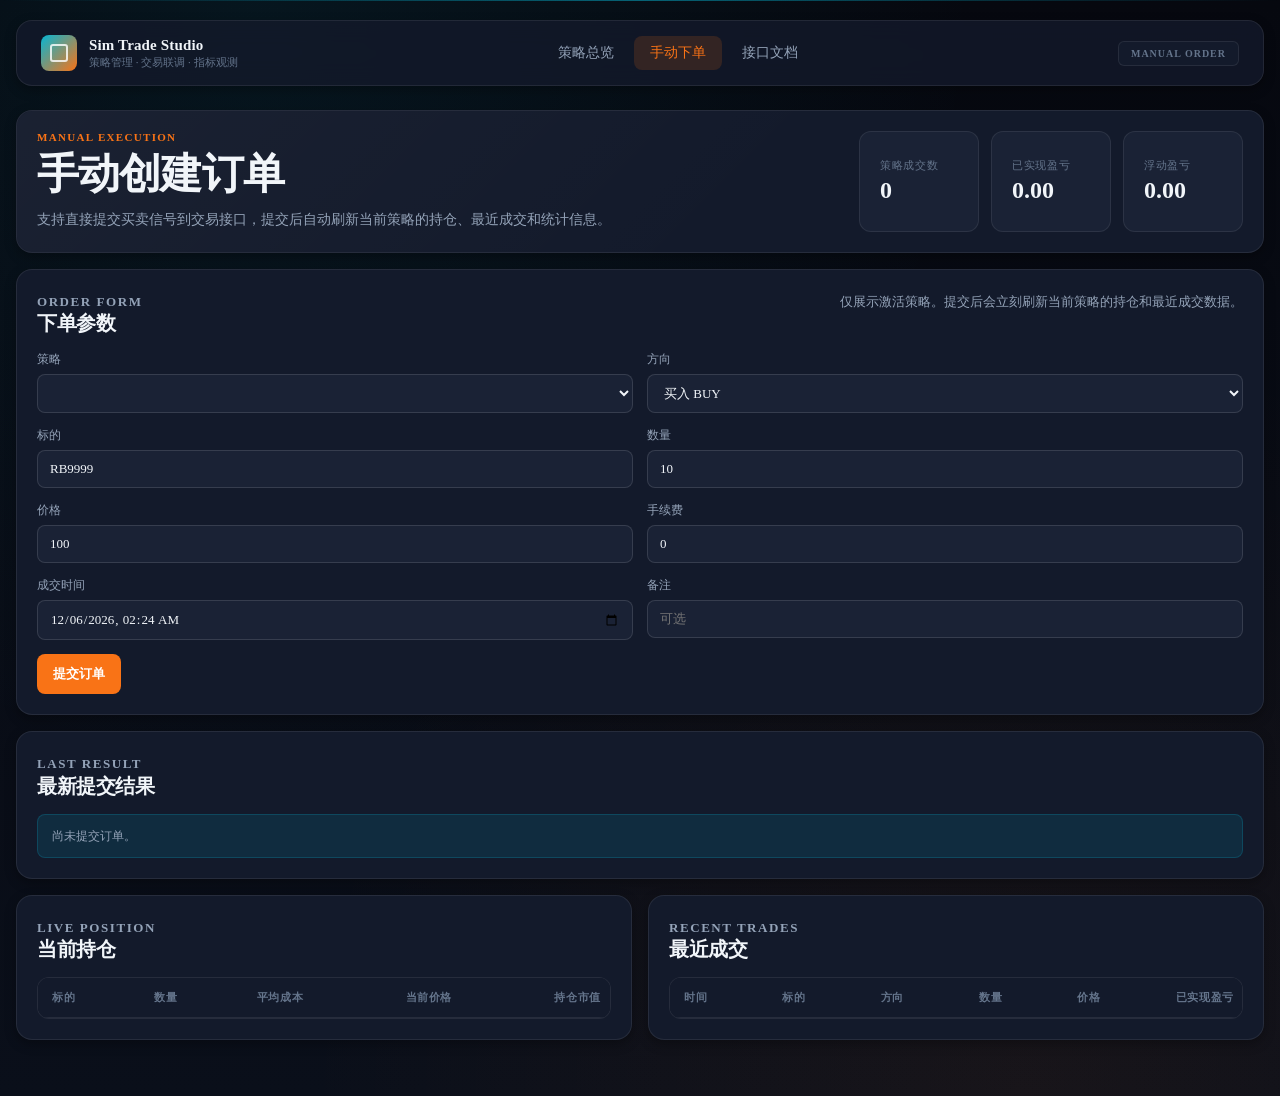
==== templates/manual_order.html @ 428a9e39 "``` refactor(app): convert to report-focused system and remove evaluation features BREAKING CHANGE: " ====
<!DOCTYPE html>
<html lang="zh-CN">
<head>
  <meta charset="UTF-8">
  <meta name="viewport" content="width=device-width, initial-scale=1.0">
  <title>手动下单</title>
  <link rel="stylesheet" href="/static/styles.css">
  <link rel="icon" href="data:,">
</head>
<body class="page-index">
  <div class="page-shell">
    <nav class="site-bar">
      <a class="brand" href="/">
        <span class="brand-mark"></span>
        <span class="brand-copy">
          <strong>Sim Trade Studio</strong>
          <span>策略管理 · 交易联调 · 指标观测</span>
        </span>
      </a>
      <div class="site-nav">
        <a href="/">策略总览</a>
        <a class="active" href="/manual-order">手动下单</a>
        <a href="/docs" target="_blank" rel="noreferrer">接口文档</a>
      </div>
      <span class="site-tag">MANUAL ORDER</span>
    </nav>

    <header class="hero hero-home">
      <div class="hero-main">
        <p class="eyebrow">Manual Execution</p>
        <h1>手动创建订单</h1>
        <p class="hero-copy">支持直接提交买卖信号到交易接口，提交后自动刷新当前策略的持仓、最近成交和统计信息。</p>
      </div>
      <div class="hero-stats">
        <div class="stat-card">
          <span>策略成交数</span>
          <strong id="manualTotalTrades">0</strong>
        </div>
        <div class="stat-card">
          <span>已实现盈亏</span>
          <strong id="manualRealizedPnl">0.00</strong>
        </div>
        <div class="stat-card">
          <span>浮动盈亏</span>
          <strong id="manualUnrealizedPnl">0.00</strong>
        </div>
      </div>
    </header>

    <section class="panel">
      <div class="panel-heading">
        <div>
          <p class="section-tag">Order Form</p>
          <h2>下单参数</h2>
        </div>
        <p>仅展示激活策略。提交后会立刻刷新当前策略的持仓和最近成交数据。</p>
      </div>
      <form id="manualOrderForm" class="strategy-form">
        <label>
          <span>策略</span>
          <select id="strategySelect" name="strategy_id" required></select>
        </label>
        <label>
          <span>方向</span>
          <select id="directionSelect" name="direction" required>
            <option value="BUY">买入 BUY</option>
            <option value="SELL">卖出 SELL</option>
          </select>
        </label>
        <label>
          <span>标的</span>
          <input id="symbolInput" name="symbol" value="RB9999" autocomplete="off" required>
        </label>
        <label>
          <span>数量</span>
          <input id="quantityInput" name="quantity" type="number" min="0.000001" step="0.000001" value="10" required>
        </label>
        <label>
          <span>价格</span>
          <input id="priceInput" name="price" type="number" min="0.000001" step="0.000001" value="100" required>
        </label>
        <label>
          <span>手续费</span>
          <input id="commissionInput" name="commission" type="number" min="0" step="0.0001" value="0">
        </label>
        <label>
          <span>成交时间</span>
          <input id="tradeTimeInput" name="trade_time" type="datetime-local">
        </label>
        <label>
          <span>备注</span>
          <input id="remarkInput" name="remark" placeholder="可选" autocomplete="off">
        </label>
        <div class="button-row full-row">
          <button type="submit">提交订单</button>
        </div>
      </form>
    </section>

    <section class="panel">
      <div class="panel-heading">
        <div>
          <p class="section-tag">Last Result</p>
          <h2>最新提交结果</h2>
        </div>
      </div>
      <div id="orderResult" class="form-hint">尚未提交订单。</div>
    </section>

    <div class="split-grid">
      <section class="panel">
        <div class="panel-heading">
          <div>
            <p class="section-tag">Live Position</p>
            <h2>当前持仓</h2>
          </div>
        </div>
        <div class="table-wrap">
          <table>
            <thead>
              <tr>
                <th>标的</th>
                <th>数量</th>
                <th>平均成本</th>
                <th>当前价格</th>
                <th>持仓市值</th>
                <th>浮动盈亏</th>
              </tr>
            </thead>
            <tbody id="manualPositionsBody"></tbody>
          </table>
        </div>
      </section>

      <section class="panel">
        <div class="panel-heading">
          <div>
            <p class="section-tag">Recent Trades</p>
            <h2>最近成交</h2>
          </div>
        </div>
        <div class="table-wrap">
          <table>
            <thead>
              <tr>
                <th>时间</th>
                <th>标的</th>
                <th>方向</th>
                <th>数量</th>
                <th>价格</th>
                <th>已实现盈亏</th>
                <th>执行状态</th>
              </tr>
            </thead>
            <tbody id="manualTradesBody"></tbody>
          </table>
        </div>
      </section>
    </div>
  </div>
  <script src="/static/manual_order.js"></script>
</body>
</html>
---- static/styles.css ----
﻿:root {
  --bg-deep: #06080f;
  --bg: #0a0f1a;
  --surface: #131a2b;
  --surface-hover: #1a2235;
  --surface-active: #1e2740;
  --surface-border: rgba(255, 255, 255, 0.08);
  --surface-border-light: rgba(255, 255, 255, 0.12);
  --text: #f1f5f9;
  --text-secondary: #94a3b8;
  --text-muted: #64748b;
  --accent: #f97316;
  --accent-hover: #fb923c;
  --accent-soft: rgba(249, 115, 22, 0.15);
  --cyan: #06b6d4;
  --cyan-soft: rgba(6, 182, 212, 0.12);
  --green: #10b981;
  --green-soft: rgba(16, 185, 129, 0.15);
  --red: #ef4444;
  --red-soft: rgba(239, 68, 68, 0.15);
  --blue: #3b82f6;
  --blue-soft: rgba(59, 130, 246, 0.15);
  --purple: #8b5cf6;
  --purple-soft: rgba(139, 92, 246, 0.15);
  --shadow: 0 25px 50px -12px rgba(0, 0, 0, 0.5);
  --shadow-sm: 0 4px 12px rgba(0, 0, 0, 0.3);
  --radius-xl: 16px;
  --radius-lg: 12px;
  --radius-md: 8px;
  --radius-sm: 6px;
  --font-family: "Inter", "Segoe UI", "PingFang SC", "Microsoft YaHei", sans-serif;
}

* {
  box-sizing: border-box;
}

html {
  scroll-behavior: smooth;
}

body {
  margin: 0;
  min-height: 100vh;
  font-family: var(--font-family);
  color: var(--text);
  background: 
    radial-gradient(ellipse at 20% 0%, rgba(6, 182, 212, 0.08) 0%, transparent 50%),
    radial-gradient(ellipse at 80% 100%, rgba(249, 115, 22, 0.06) 0%, transparent 50%),
    linear-gradient(180deg, var(--bg-deep) 0%, var(--bg) 100%);
  position: relative;
}

body::before {
  content: "";
  position: fixed;
  top: 0;
  left: 0;
  right: 0;
  height: 1px;
  background: linear-gradient(90deg, transparent, rgba(6, 182, 212, 0.5), transparent);
  pointer-events: none;
}

body,
input,
select,
textarea,
button {
  font-family: inherit;
}

a {
  color: inherit;
  text-decoration: none;
}

code {
  padding: 2px 6px;
  border-radius: var(--radius-sm);
  background: var(--blue-soft);
  color: var(--cyan);
  font-size: 0.9em;
}

.page-shell {
  position: relative;
  z-index: 1;
  width: min(1400px, calc(100% - 32px));
  margin: 20px auto 40px;
}

.site-bar {
  display: flex;
  align-items: center;
  justify-content: space-between;
  gap: 20px;
  padding: 14px 24px;
  margin-bottom: 24px;
  border-radius: var(--radius-xl);
  background: rgba(19, 26, 43, 0.8);
  border: 1px solid var(--surface-border);
  box-shadow: var(--shadow-sm);
  backdrop-filter: blur(12px);
  color: var(--text);
}

.brand {
  display: inline-flex;
  align-items: center;
  gap: 12px;
  text-decoration: none;
}

.brand-mark {
  width: 36px;
  height: 36px;
  border-radius: var(--radius-md);
  background: linear-gradient(135deg, var(--cyan), var(--accent));
  display: flex;
  align-items: center;
  justify-content: center;
  position: relative;
}

.brand-mark::after {
  content: "";
  width: 14px;
  height: 14px;
  border: 2px solid rgba(255, 255, 255, 0.8);
  border-radius: 3px;
}

.brand-copy {
  display: flex;
  flex-direction: column;
  gap: 1px;
}

.brand-copy strong {
  font-size: 15px;
  font-weight: 600;
  letter-spacing: 0.01em;
}

.brand-copy span {
  font-size: 11px;
  color: var(--text-muted);
}

.site-nav {
  display: flex;
  align-items: center;
  gap: 4px;
}

.site-nav a {
  padding: 8px 16px;
  border-radius: var(--radius-md);
  text-decoration: none;
  color: var(--text-secondary);
  font-size: 14px;
  font-weight: 500;
  transition: all 0.2s ease;
}

.site-nav a:hover {
  color: var(--text);
  background: var(--surface-hover);
}

.site-nav a.active {
  color: var(--accent);
  background: var(--accent-soft);
}

.site-tag {
  padding: 6px 12px;
  border-radius: var(--radius-sm);
  background: var(--surface);
  border: 1px solid var(--surface-border);
  color: var(--text-muted);
  letter-spacing: 0.1em;
  font-size: 10px;
  text-transform: uppercase;
  font-weight: 600;
}

.hero,
.panel {
  position: relative;
  background: var(--surface);
  border: 1px solid var(--surface-border);
  border-radius: var(--radius-xl);
  box-shadow: var(--shadow-sm);
}

.hero::before {
  content: "";
  position: absolute;
  inset: 0;
  border-radius: var(--radius-xl);
  background: linear-gradient(135deg, rgba(255, 255, 255, 0.03), transparent 60%);
  pointer-events: none;
}

.hero {
  display: grid;
  grid-template-columns: minmax(0, 1fr) auto;
  gap: 20px;
  padding: 20px;
  margin-bottom: 16px;
}

.hero-compact {
  align-items: start;
  padding: 16px;
  gap: 16px;
}

.hero-compact h1 {
  font-size: 20px;
}

.hero-compact .eyebrow {
  font-size: 10px;
}

.hero-compact .hero-copy {
  font-size: 12px;
  display: none;
}

.hero-compact .hero-stats {
  flex-direction: row;
  gap: 8px;
}

.hero-compact .stat-card {
  padding: 10px 14px;
  min-width: auto;
}

.hero-compact .stat-card span {
  font-size: 10px;
}

.hero-compact .stat-card strong {
  font-size: 18px;
}

.hero-main {
  position: relative;
  z-index: 1;
}

.eyebrow,
.section-tag {
  margin: 0 0 8px;
  color: var(--accent);
  text-transform: uppercase;
  letter-spacing: 0.12em;
  font-size: 11px;
  font-weight: 600;
}

h1,
h2 {
  margin: 0;
  letter-spacing: -0.02em;
}

h1 {
  font-size: clamp(28px, 3.5vw, 42px);
  line-height: 1.1;
  font-weight: 700;
}

h2 {
  font-size: 20px;
  line-height: 1.2;
  font-weight: 600;
}

.hero-copy,
.panel-heading p,
label span,
.form-hint,
.table-subtext,
.empty-state {
  color: var(--text-secondary);
}

.hero-copy {
  max-width: 680px;
  margin: 12px 0 0;
  font-size: 14px;
  line-height: 1.6;
}

.hero-actions,
.button-row,
.row-actions {
  display: flex;
  gap: 10px;
  flex-wrap: wrap;
}

.hero-actions {
  margin-top: 18px;
}

.hero-note {
  display: inline-flex;
  align-items: center;
  gap: 8px;
  margin-top: 14px;
  padding: 8px 12px;
  border-radius: var(--radius-md);
  background: var(--surface-hover);
  border: 1px solid var(--surface-border);
  color: var(--text-muted);
  font-size: 12px;
}

.hero-note::before {
  content: "";
  width: 6px;
  height: 6px;
  border-radius: 50%;
  background: linear-gradient(135deg, var(--cyan), var(--accent));
}

.hero-stats {
  position: relative;
  z-index: 1;
  display: flex;
  gap: 12px;
}

.detail-meta {
  flex-direction: column;
}

.stat-card {
  display: flex;
  flex-direction: column;
  justify-content: center;
  padding: 16px 20px;
  border-radius: var(--radius-lg);
  background: var(--surface-hover);
  border: 1px solid var(--surface-border);
  min-width: 120px;
}

.stat-card span {
  font-size: 11px;
  color: var(--text-muted);
  text-transform: uppercase;
  letter-spacing: 0.06em;
  margin-bottom: 4px;
}

.stat-card strong {
  font-size: 24px;
  font-weight: 700;
  font-variant-numeric: tabular-nums;
}

.metric-tile {
  display: flex;
  flex-direction: column;
  padding: 16px;
  border-radius: var(--radius-lg);
  background: var(--surface-hover);
  border: 1px solid var(--surface-border);
}

.metric-tile span {
  font-size: 11px;
  color: var(--text-muted);
  text-transform: uppercase;
  letter-spacing: 0.05em;
  margin-bottom: 4px;
}

.metric-tile strong {
  font-size: 22px;
  font-weight: 700;
  font-variant-numeric: tabular-nums;
}

.panel {
  padding: 20px;
  margin-bottom: 16px;
}

.panel-heading {
  display: flex;
  align-items: flex-start;
  justify-content: space-between;
  gap: 16px;
  margin-bottom: 16px;
}

.panel-heading p {
  max-width: 480px;
  margin: 2px 0 0;
  font-size: 13px;
  line-height: 1.5;
}

.content-grid,
.split-grid {
  display: grid;
  gap: 16px;
}

.home-grid {
  grid-template-columns: 340px 1fr;
  align-items: start;
}

.split-grid {
  grid-template-columns: repeat(2, minmax(0, 1fr));
}

.tester-grid {
  grid-template-columns: 1fr 1fr;
}

.nav-btn,
button,
.mini-link {
  display: inline-flex;
  align-items: center;
  justify-content: center;
  min-height: 40px;
  border: none;
  border-radius: var(--radius-md);
  padding: 10px 16px;
  font-size: 13px;
  font-weight: 600;
  text-decoration: none;
  cursor: pointer;
  transition: all 0.2s ease;
  background: var(--accent);
  color: white;
}

.nav-btn:hover,
button:hover,
.mini-link:hover {
  background: var(--accent-hover);
  transform: translateY(-1px);
}

.nav-btn-secondary,
.ghost-btn,
.mini-link {
  background: var(--surface-hover);
  color: var(--text);
  border: 1px solid var(--surface-border-light);
}

.ghost-btn {
  min-height: 32px;
  padding: 6px 12px;
  border-radius: var(--radius-sm);
  font-size: 12px;
}

.ghost-btn.is-selected {
  color: var(--blue);
  border-color: var(--blue);
  background: var(--blue-soft);
}

.danger-btn {
  background: var(--red);
}

.danger-btn:hover {
  background: #dc2626;
}

.strategy-form,
.test-form {
  display: grid;
  grid-template-columns: repeat(2, minmax(0, 1fr));
  gap: 14px;
}

.compact-form {
  grid-template-columns: repeat(2, minmax(0, 1fr));
}

.full-row {
  grid-column: 1 / -1;
}

label {
  display: flex;
  flex-direction: column;
  gap: 6px;
}

label span {
  font-size: 12px;
  font-weight: 500;
}

input,
select,
textarea {
  width: 100%;
  border-radius: var(--radius-md);
  border: 1px solid var(--surface-border-light);
  padding: 10px 12px;
  font-size: 13px;
  color: var(--text);
  background: var(--surface-hover);
  transition: all 0.2s ease;
}

input:focus,
select:focus,
textarea:focus {
  outline: none;
  border-color: var(--blue);
  box-shadow: 0 0 0 3px var(--blue-soft);
}

input:disabled {
  color: var(--text-muted);
  background: var(--surface);
}

textarea {
  min-height: 80px;
  resize: vertical;
}

.form-hint {
  padding: 12px 14px;
  border-radius: var(--radius-md);
  background: var(--cyan-soft);
  border: 1px solid rgba(6, 182, 212, 0.2);
  line-height: 1.5;
  font-size: 12px;
}

.metric-grid,
.metric-grid-wide {
  display: grid;
  gap: 12px;
  grid-template-columns: repeat(auto-fit, minmax(150px, 1fr));
}

.metric-grid-wide {
  grid-template-columns: repeat(auto-fit, minmax(180px, 1fr));
}

.compact-metrics {
  margin-top: 14px;
  grid-template-columns: repeat(2, minmax(0, 1fr));
}

.compact-tile strong {
  font-size: 18px;
}

.table-wrap {
  overflow: auto;
  border-radius: var(--radius-lg);
  border: 1px solid var(--surface-border);
  background: var(--surface);
}

.table-panel .table-wrap {
  min-height: 500px;
}

table {
  width: 100%;
  min-width: 800px;
  border-collapse: collapse;
}

thead th {
  position: sticky;
  top: 0;
  z-index: 1;
  background: var(--surface);
  color: var(--text-muted);
  font-size: 11px;
  font-weight: 600;
  letter-spacing: 0.06em;
  text-transform: uppercase;
  text-align: left;
  padding: 12px 14px;
  border-bottom: 1px solid var(--surface-border);
}

th,
td {
  padding: 12px 14px;
  border-bottom: 1px solid var(--surface-border);
  white-space: nowrap;
}

tbody tr {
  transition: background 0.15s ease;
}

tbody tr:nth-child(even) {
  background: rgba(255, 255, 255, 0.02);
}

tbody tr:hover {
  background: var(--surface-hover);
}

.status-chip {
  display: inline-flex;
  align-items: center;
  gap: 6px;
  padding: 4px 10px;
  border-radius: 999px;
  font-size: 11px;
  font-weight: 600;
}

.status-chip::before {
  content: "";
  width: 6px;
  height: 6px;
  border-radius: 50%;
  background: currentColor;
}

.status-draft {
  background: rgba(161, 155, 136, 0.15);
  color: #a8a195;
}

.status-active {
  background: var(--green-soft);
  color: var(--green);
}

.status-archived {
  background: var(--red-soft);
  color: var(--red);
}

.name-link {
  font-weight: 600;
  color: var(--text);
}

.name-link:hover {
  color: var(--accent);
}

.table-subtext {
  margin-top: 3px;
  font-size: 11px;
}

.version-badge {
  display: inline-flex;
  align-items: center;
  padding: 4px 8px;
  border-radius: var(--radius-sm);
  background: var(--cyan-soft);
  color: var(--cyan);
  font-size: 11px;
  font-weight: 600;
}

.metric-positive {
  color: var(--green);
}

.metric-negative {
  color: var(--red);
}

.metric-flat {
  color: var(--text-secondary);
}

.metric-text {
  font-size: 14px;
  line-height: 1.4;
  word-break: break-all;
}

.chart-shell {
  position: relative;
  min-height: 280px;
  padding: 16px;
  border-radius: var(--radius-lg);
  background: linear-gradient(180deg, rgba(6, 11, 20, 0.95), rgba(10, 15, 26, 0.9));
  border: 1px solid var(--surface-border);
}

.chart-shell::before {
  content: "";
  position: absolute;
  inset: 16px;
  border-radius: var(--radius-md);
  background: radial-gradient(ellipse at top right, rgba(249, 115, 22, 0.08), transparent 30%);
  pointer-events: none;
}

.curve-svg {
  width: 100%;
  height: 200px;
}

.grid-line {
  stroke: rgba(255, 255, 255, 0.06);
  stroke-width: 1;
}

.curve-area {
  fill: url(#curveFill);
}

.curve-line {
  fill: none;
  stroke: var(--accent);
  stroke-width: 2.5;
  stroke-linecap: round;
  stroke-linejoin: round;
}

.curve-point {
  fill: var(--bg);
  stroke: rgba(255, 255, 255, 0.9);
  stroke-width: 2;
}

.curve-meta {
  display: flex;
  justify-content: space-between;
  gap: 12px;
  color: var(--text-muted);
  font-size: 12px;
  margin-top: 10px;
  flex-wrap: wrap;
}

.empty-state {
  padding: 32px 24px;
  text-align: center;
  color: var(--text-muted);
  font-size: 13px;
}

.row-actions {
  display: flex;
  gap: 6px;
}

.tester-stats {
  display: grid;
  grid-template-columns: repeat(3, 1fr);
  gap: 12px;
  margin-bottom: 16px;
}

.tester-stats .stat-card {
  text-align: center;
  align-items: center;
}

.quick-actions {
  display: grid;
  grid-template-columns: repeat(2, 1fr);
  gap: 10px;
  margin-top: 14px;
}

.quick-action-btn {
  display: flex;
  align-items: center;
  justify-content: center;
  gap: 6px;
  padding: 12px;
  border-radius: var(--radius-md);
  background: var(--surface-hover);
  border: 1px solid var(--surface-border);
  color: var(--text-secondary);
  font-size: 12px;
  font-weight: 500;
  cursor: pointer;
  transition: all 0.2s ease;
}

.quick-action-btn:hover {
  background: var(--surface-active);
  color: var(--text);
  border-color: var(--surface-border-light);
}

.quick-action-btn.buy {
  color: var(--green);
}

.quick-action-btn.sell {
  color: var(--red);
}

@media (max-width: 1100px) {
  .home-grid,
  .tester-grid,
  .split-grid,
  .hero {
    grid-template-columns: 1fr;
  }

  .hero h1 {
    max-width: none;
  }

  .hero-stats {
    flex-wrap: wrap;
  }

  .table-panel .table-wrap {
    min-height: 0;
  }
}

@media (max-width: 768px) {
  .page-shell {
    width: calc(100% - 16px);
    margin-top: 12px;
  }

  .site-bar {
    flex-direction: column;
    align-items: stretch;
    padding: 12px 16px;
    gap: 12px;
  }

  .brand,
  .site-nav {
    justify-content: center;
  }

  .site-tag {
    display: none;
  }

  .hero,
  .panel {
    padding: 16px;
  }

  .hero-stats,
  .strategy-form,
  .test-form,
  .compact-form,
  .metric-grid,
  .metric-grid-wide,
  .compact-metrics,
  .tester-stats,
  .quick-actions {
    grid-template-columns: 1fr;
  }

  .panel-heading,
  .curve-meta,
  .hero-actions,
  .button-row,
  .row-actions {
    flex-direction: column;
    align-items: flex-start;
  }

  .nav-btn,
  button,
  .mini-link,
  .ghost-btn {
    width: 100%;
  }
}

.tab-nav {
  display: flex;
  gap: 4px;
  margin-bottom: 16px;
  padding: 4px;
  background: var(--surface);
  border-radius: var(--radius-md);
  border: 1px solid var(--surface-border);
}

.tab-btn {
  flex: 1;
  padding: 10px 16px;
  border: none;
  border-radius: var(--radius-sm);
  background: transparent;
  color: var(--text-secondary);
  font-size: 13px;
  font-weight: 500;
  cursor: pointer;
  transition: all 0.2s ease;
}

.tab-btn:hover {
  color: var(--text);
  background: var(--surface-hover);
}

.tab-btn.active {
  background: var(--accent);
  color: white;
}

.tab-content {
  display: none;
}

.tab-content.active {
  display: block;
}

.card-grid {
  display: grid;
  grid-template-columns: repeat(auto-fill, minmax(280px, 1fr));
  gap: 14px;
}

.strategy-card {
  padding: 16px;
  border-radius: var(--radius-lg);
  background: var(--surface-hover);
  border: 1px solid var(--surface-border);
  transition: all 0.2s ease;
}

.strategy-card:hover {
  border-color: var(--surface-border-light);
  transform: translateY(-2px);
}

.strategy-card-header {
  display: flex;
  justify-content: space-between;
  align-items: flex-start;
  margin-bottom: 12px;
}

.strategy-card-title {
  font-size: 15px;
  font-weight: 600;
}

.strategy-card-type {
  font-size: 11px;
  color: var(--text-muted);
  margin-top: 2px;
}

.strategy-card-metrics {
  display: grid;
  grid-template-columns: repeat(2, 1fr);
  gap: 10px;
  margin-top: 12px;
  padding-top: 12px;
  border-top: 1px solid var(--surface-border);
}

.strategy-card-metric {
  font-size: 11px;
}

.strategy-card-metric span {
  display: block;
  color: var(--text-muted);
  margin-bottom: 2px;
}

.strategy-card-metric strong {
  font-size: 16px;
  font-weight: 600;
}
.panel-actions {
  display: flex;
  align-items: center;
  gap: 10px;
  flex-wrap: wrap;
}

.count-pill {
  display: inline-flex;
  align-items: center;
  gap: 6px;
  padding: 6px 12px;
  border-radius: 999px;
  background: var(--surface-hover);
  border: 1px solid var(--surface-border);
  color: var(--text-secondary);
  font-size: 12px;
  font-weight: 500;
}

.archive-panel {
  border-style: dashed;
}

.archive-heading {
  margin-bottom: 0;
}

.archive-panel-body {
  margin-top: 16px;
}

.archive-panel.is-collapsed .archive-panel-body {
  display: none;
}

.archive-toggle {
  min-width: 128px;
}
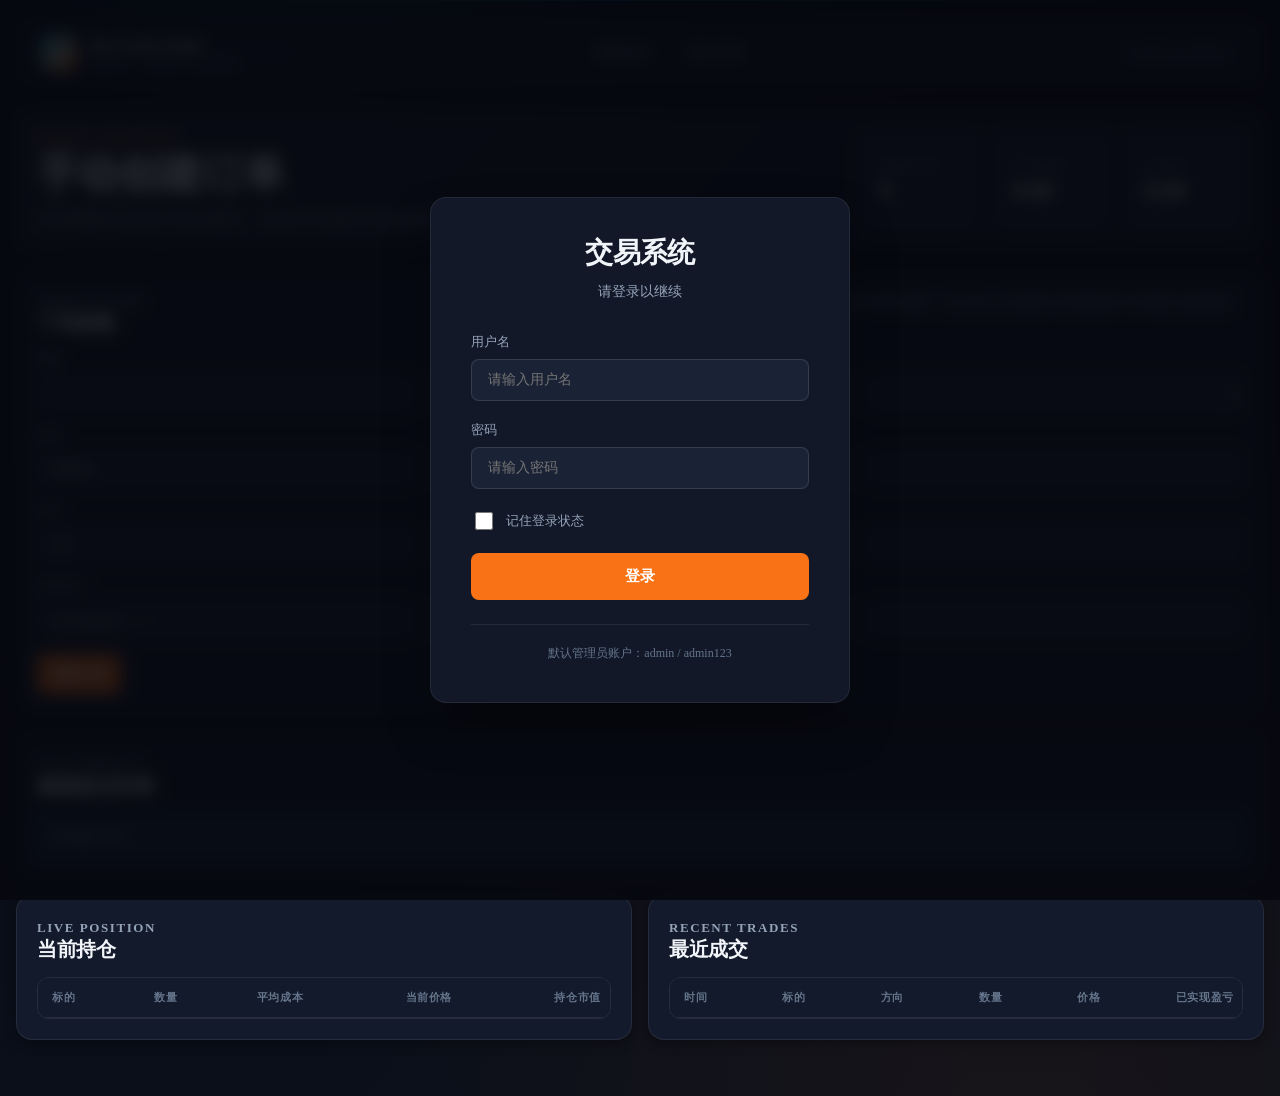
==== commit a7742d10: "security: fix critical security issues and add authentication system 🔒 Security Fixes: - Fix infinit" ====
--- a/templates/manual_order.html
+++ b/templates/manual_order.html
@@ -19,8 +19,11 @@
       </a>
       <div class="site-nav">
         <a href="/">策略总览</a>
-        <a class="active" href="/manual-order">手动下单</a>
+        <!-- 导航链接将通过 JavaScript 动态添加 -->
         <a href="/docs" target="_blank" rel="noreferrer">接口文档</a>
+        <div id="userNav" class="user-nav">
+          <!-- 用户信息将动态插入 -->
+        </div>
       </div>
       <span class="site-tag">MANUAL ORDER</span>
     </nav>
@@ -158,6 +161,56 @@
       </section>
     </div>
   </div>
+
+  <!-- 登录模态框 -->
+  <div id="loginModal" class="login-modal-overlay">
+    <div class="login-modal">
+      <div class="login-box">
+        <h1>交易系统</h1>
+        <p class="subtitle">请登录以继续</p>
+
+        <form id="loginForm" class="login-form">
+          <div class="form-group">
+            <label for="username">用户名</label>
+            <input
+              type="text"
+              id="username"
+              name="username"
+              required
+              autocomplete="username"
+              placeholder="请输入用户名"
+            >
+          </div>
+
+          <div class="form-group">
+            <label for="password">密码</label>
+            <input
+              type="password"
+              id="password"
+              name="password"
+              required
+              autocomplete="current-password"
+              placeholder="请输入密码"
+            >
+          </div>
+
+          <div class="form-group checkbox-group">
+            <input type="checkbox" id="rememberMe" name="rememberMe">
+            <label for="rememberMe">记住登录状态</label>
+          </div>
+
+          <div id="errorMessage" class="error-message"></div>
+
+          <button type="submit" class="btn-login">登录</button>
+        </form>
+
+        <div class="login-footer">
+          <p>默认管理员账户：admin / admin123</p>
+        </div>
+      </div>
+    </div>
+  </div>
+
   <script src="/static/manual_order.js"></script>
 </body>
 </html>
--- a/static/styles.css
+++ b/static/styles.css
@@ -410,6 +410,49 @@
   line-height: 1.5;
 }
 
+.panel-actions {
+  display: flex;
+  gap: 8px;
+  align-items: center;
+}
+
+.panel-subtext {
+  font-size: 12px;
+  color: var(--text-muted);
+  margin: -8px 0 12px;
+  padding: 0;
+}
+
+.action-btn {
+  display: inline-flex;
+  align-items: center;
+  gap: 6px;
+  min-height: 32px;
+  padding: 6px 12px;
+  font-size: 12px;
+  font-weight: 600;
+  border: 1px solid var(--surface-border-light);
+  border-radius: var(--radius-md);
+  background: var(--surface-hover);
+  color: var(--text);
+  cursor: pointer;
+  transition: all 0.2s ease;
+}
+
+.action-btn:hover {
+  background: var(--surface-active);
+  border-color: var(--accent);
+  color: var(--accent);
+}
+
+.action-btn:active {
+  transform: translateY(1px);
+}
+
+.action-icon {
+  font-size: 14px;
+}
+
 .content-grid,
 .split-grid {
   display: grid;
@@ -1031,3 +1074,270 @@
 .archive-toggle {
   min-width: 128px;
 }
+
+/* ==================== Login Modal Styles ==================== */
+
+.login-modal-overlay {
+  display: none;
+  position: fixed;
+  top: 0;
+  left: 0;
+  right: 0;
+  bottom: 0;
+  background: rgba(6, 8, 15, 0.85);
+  backdrop-filter: blur(8px);
+  z-index: 1000;
+  align-items: center;
+  justify-content: center;
+  padding: 20px;
+}
+
+.login-modal-overlay.active {
+  display: flex;
+}
+
+.login-modal {
+  max-width: 420px;
+  width: 100%;
+  animation: modalSlideIn 0.3s ease;
+}
+
+@keyframes modalSlideIn {
+  from {
+    opacity: 0;
+    transform: translateY(-20px) scale(0.95);
+  }
+  to {
+    opacity: 1;
+    transform: translateY(0) scale(1);
+  }
+}
+
+/* ==================== Login Page Styles ==================== */
+
+.login-page {
+  display: flex;
+  align-items: center;
+  justify-content: center;
+  min-height: 100vh;
+  background:
+    radial-gradient(ellipse at 20% 0%, rgba(6, 182, 212, 0.08) 0%, transparent 50%),
+    radial-gradient(ellipse at 80% 100%, rgba(249, 115, 22, 0.06) 0%, transparent 50%),
+    linear-gradient(180deg, var(--bg-deep) 0%, var(--bg) 100%);
+}
+
+.login-container {
+  width: 100%;
+  max-width: 420px;
+  padding: 20px;
+}
+
+.login-box {
+  padding: 40px;
+  border-radius: var(--radius-xl);
+  background: rgba(19, 26, 43, 0.95);
+  border: 1px solid var(--surface-border);
+  box-shadow: var(--shadow);
+  backdrop-filter: blur(12px);
+}
+
+.login-box h1 {
+  text-align: center;
+  margin-bottom: 8px;
+  font-size: 28px;
+  color: var(--text);
+}
+
+.login-box .subtitle {
+  text-align: center;
+  margin-bottom: 32px;
+  color: var(--text-secondary);
+  font-size: 14px;
+}
+
+.login-form {
+  display: flex;
+  flex-direction: column;
+  gap: 20px;
+}
+
+.form-group {
+  display: flex;
+  flex-direction: column;
+  gap: 8px;
+}
+
+.form-group label {
+  font-size: 13px;
+  font-weight: 500;
+  color: var(--text-secondary);
+}
+
+.form-group input[type="text"],
+.form-group input[type="password"] {
+  width: 100%;
+  padding: 12px 16px;
+  border-radius: var(--radius-md);
+  border: 1px solid var(--surface-border-light);
+  background: var(--surface-hover);
+  color: var(--text);
+  font-size: 14px;
+  transition: all 0.2s ease;
+}
+
+.form-group input[type="text"]:focus,
+.form-group input[type="password"]:focus {
+  outline: none;
+  border-color: var(--cyan);
+  box-shadow: 0 0 0 3px var(--cyan-soft);
+}
+
+.checkbox-group {
+  flex-direction: row;
+  align-items: center;
+  gap: 10px;
+}
+
+.checkbox-group input[type="checkbox"] {
+  width: 18px;
+  height: 18px;
+  cursor: pointer;
+  accent-color: var(--accent);
+}
+
+.checkbox-group label {
+  font-size: 13px;
+  color: var(--text-secondary);
+  cursor: pointer;
+  user-select: none;
+}
+
+.error-message {
+  display: none;
+  padding: 12px 16px;
+  border-radius: var(--radius-md);
+  background: var(--red-soft);
+  border: 1px solid rgba(239, 68, 68, 0.3);
+  color: var(--red);
+  font-size: 13px;
+  text-align: center;
+}
+
+.btn-login {
+  width: 100%;
+  padding: 14px;
+  border: none;
+  border-radius: var(--radius-md);
+  background: var(--accent);
+  color: white;
+  font-size: 15px;
+  font-weight: 600;
+  cursor: pointer;
+  transition: all 0.2s ease;
+}
+
+.btn-login:hover:not(:disabled) {
+  background: var(--accent-hover);
+  transform: translateY(-1px);
+  box-shadow: 0 4px 12px rgba(249, 115, 22, 0.3);
+}
+
+.btn-login:active:not(:disabled) {
+  transform: translateY(0);
+}
+
+.btn-login:disabled {
+  opacity: 0.6;
+  cursor: not-allowed;
+}
+
+.login-footer {
+  margin-top: 24px;
+  padding-top: 20px;
+  border-top: 1px solid var(--surface-border);
+  text-align: center;
+}
+
+.login-footer p {
+  margin: 0;
+  font-size: 12px;
+  color: var(--text-muted);
+}
+
+/* ==================== User Navigation ==================== */
+
+.user-nav {
+  display: flex;
+  align-items: center;
+  gap: 12px;
+  margin-left: auto;
+  padding-left: 12px;
+  border-left: 1px solid var(--surface-border);
+}
+
+.user-info {
+  display: flex;
+  align-items: center;
+  gap: 8px;
+  padding: 6px 12px;
+  border-radius: var(--radius-md);
+  background: var(--surface-hover);
+  border: 1px solid var(--surface-border);
+}
+
+.user-name {
+  font-size: 13px;
+  font-weight: 500;
+  color: var(--text);
+}
+
+.user-role {
+  font-size: 11px;
+  color: var(--text-muted);
+  padding: 2px 6px;
+  border-radius: var(--radius-sm);
+  background: var(--surface);
+}
+
+.user-role.admin {
+  color: var(--accent);
+  background: var(--accent-soft);
+}
+
+.btn-logout {
+  padding: 6px 12px;
+  border: 1px solid var(--surface-border-light);
+  border-radius: var(--radius-md);
+  background: var(--surface-hover);
+  color: var(--text-secondary);
+  font-size: 12px;
+  font-weight: 500;
+  cursor: pointer;
+  transition: all 0.2s ease;
+}
+
+.btn-logout:hover {
+  background: var(--surface-active);
+  color: var(--text);
+  border-color: var(--surface-border-light);
+}
+
+@media (max-width: 768px) {
+  .site-nav {
+    flex-wrap: wrap;
+  }
+
+  .user-nav {
+    width: 100%;
+    margin-left: 0;
+    padding-left: 0;
+    border-left: none;
+    border-top: 1px solid var(--surface-border);
+    padding-top: 12px;
+    justify-content: space-between;
+  }
+
+  .user-info {
+    flex: 1;
+  }
+}
